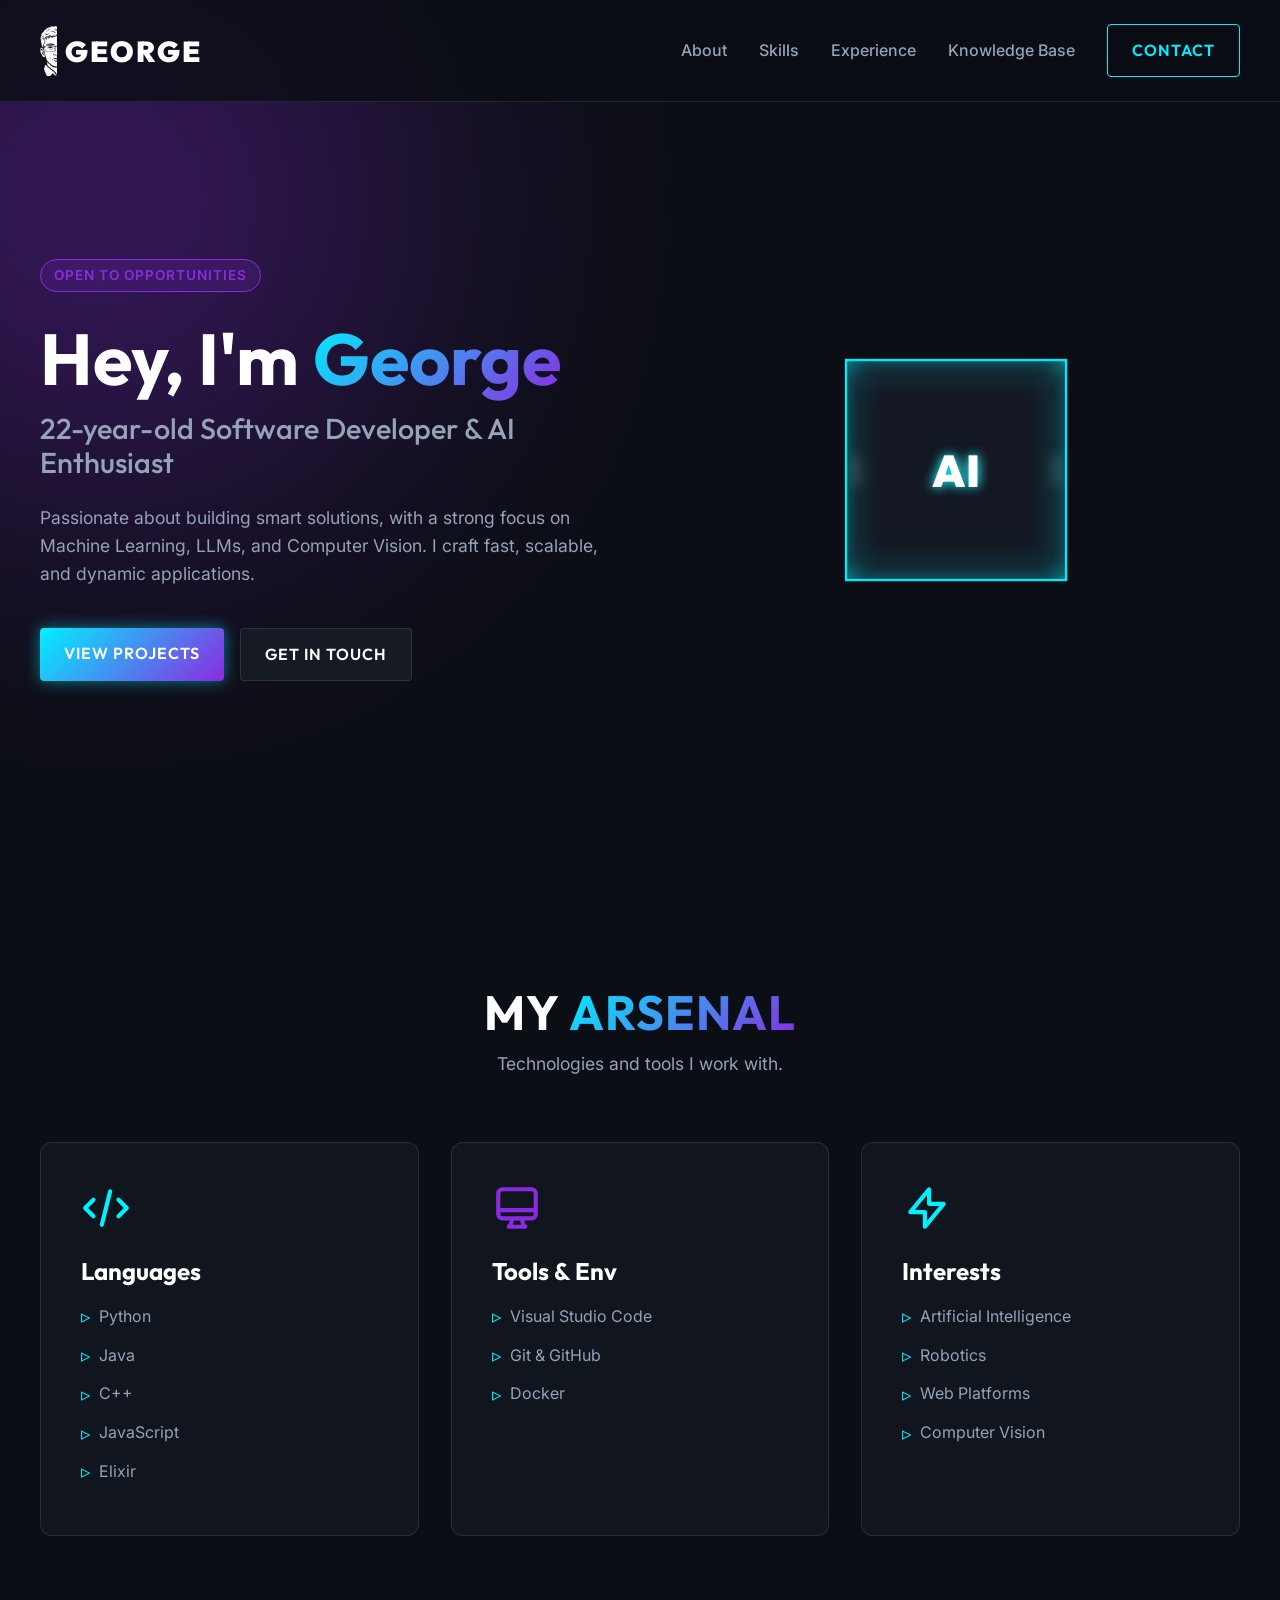
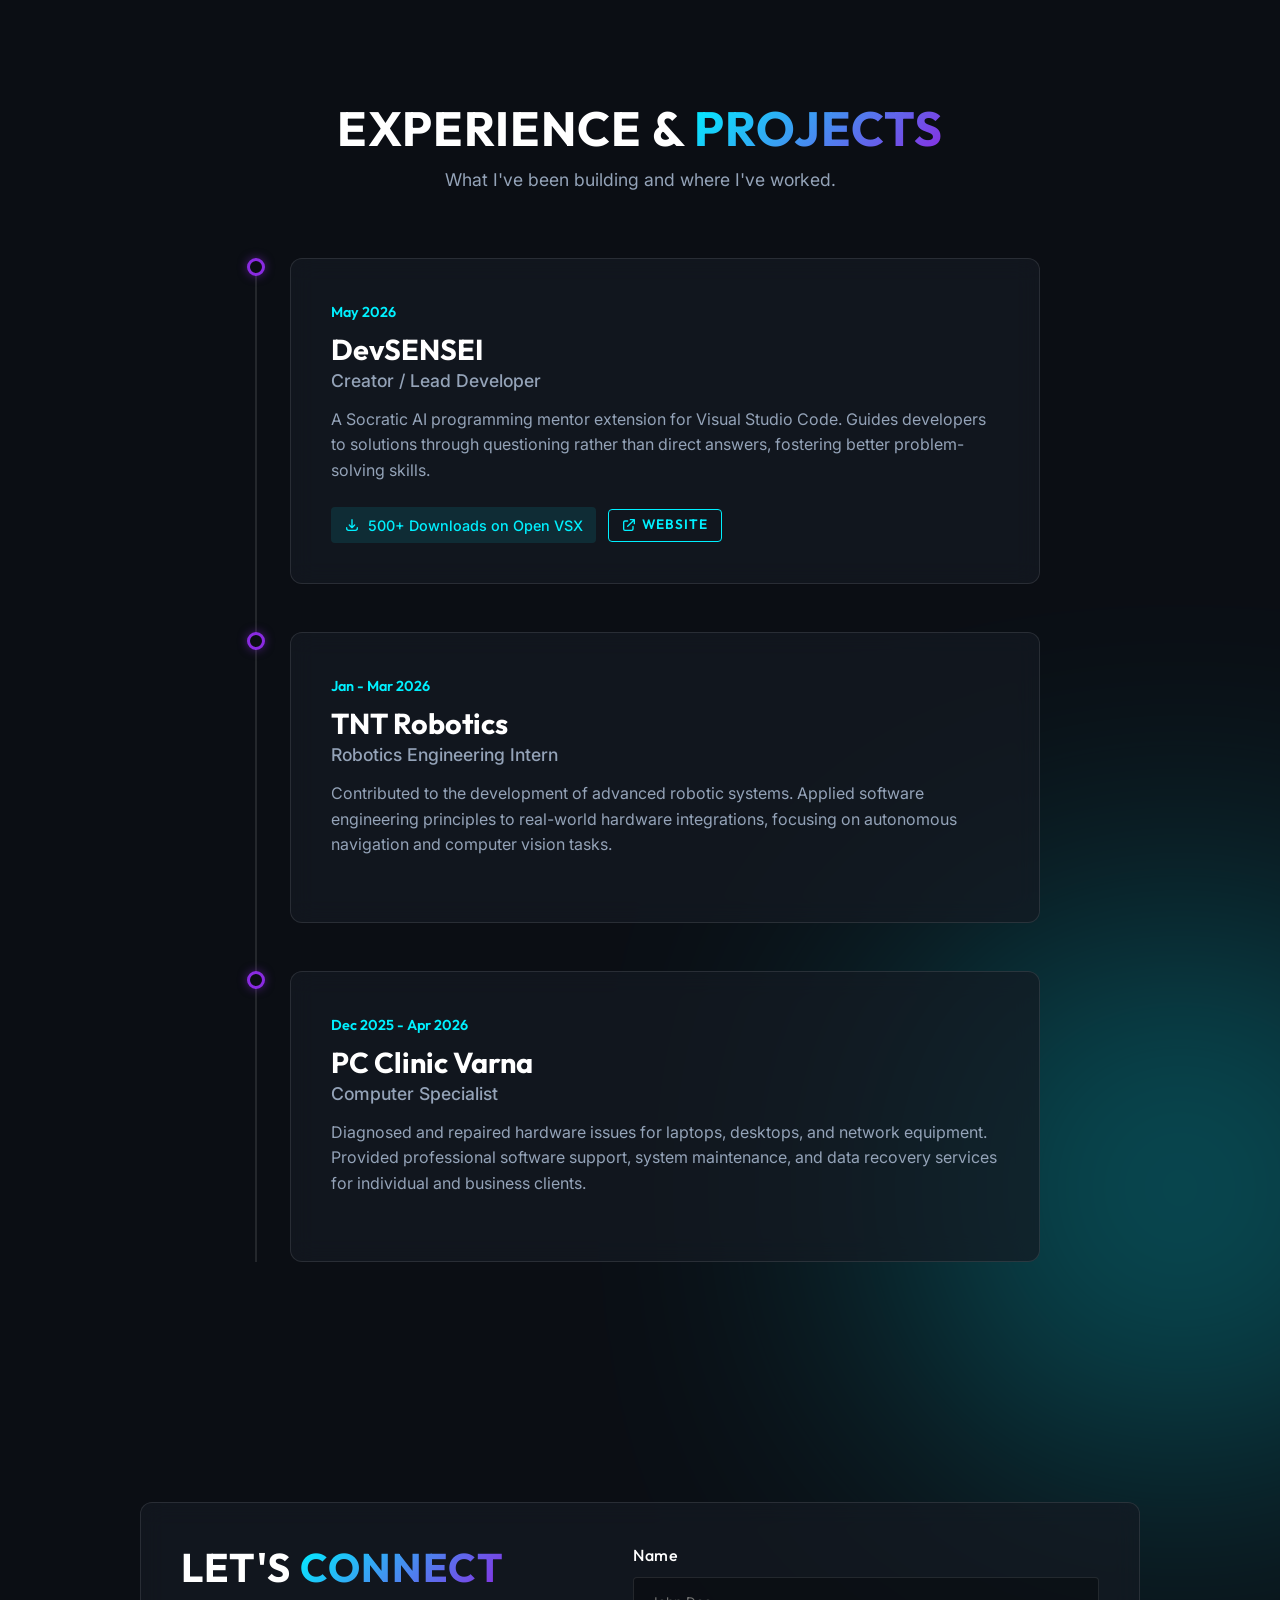
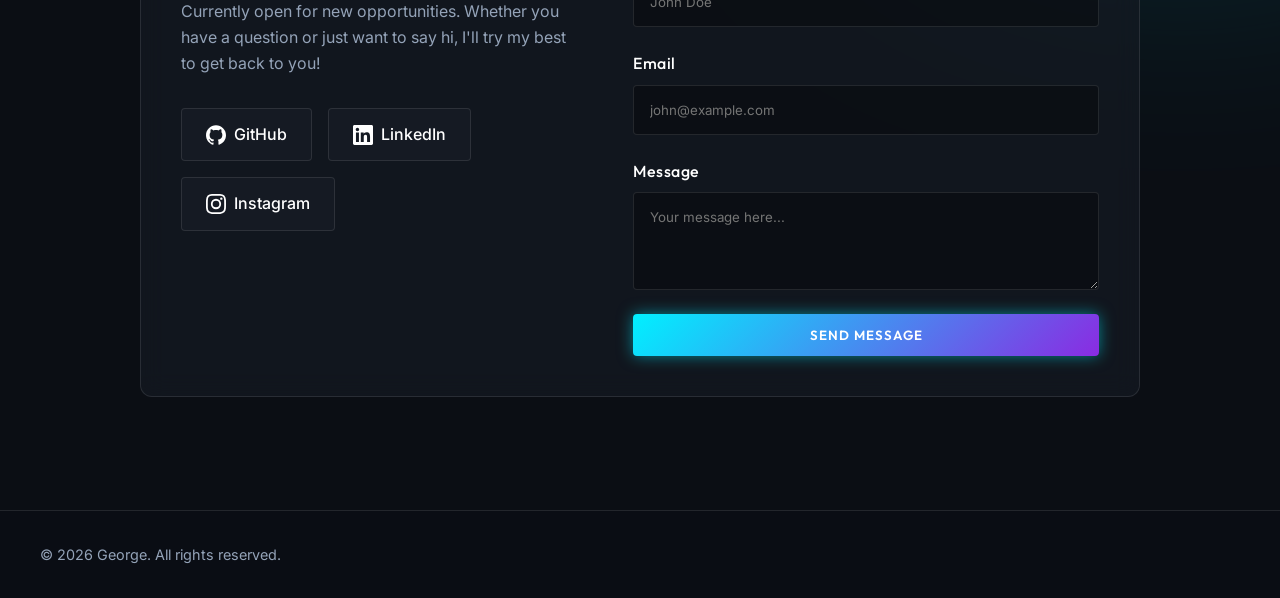
==== index.html @ 271fa35f "Add files via upload" ====
<!DOCTYPE html>
<html lang="en">
<head>
    <meta charset="UTF-8">
    <meta name="viewport" content="width=device-width, initial-scale=1.0">
    <title>George | Software Developer</title>
    <meta name="description" content="Portfolio of George, a Software Developer and AI Enthusiast focusing on ML, LLMs, and Computer Vision.">
    <!-- Google Fonts -->
    <link rel="preconnect" href="https://fonts.googleapis.com">
    <link rel="preconnect" href="https://fonts.gstatic.com" crossorigin>
    <link href="https://fonts.googleapis.com/css2?family=Inter:wght@400;500;600&family=Outfit:wght@700;800;900&display=swap" rel="stylesheet">
    <link rel="stylesheet" href="style.css">
</head>
<body>
    <!-- Background Effects -->
    <div class="bg-glow bg-glow-1"></div>
    <div class="bg-glow bg-glow-2"></div>

    <header class="navbar">
        <div class="nav-container">
            <a href="#" class="logo">
                <img src="logo.png" alt="George Logo" class="logo-img">
                <span class="logo-text">GEORGE</span>
            </a>
            <nav class="nav-links">
                <a href="#about" class="nav-link">About</a>
                <a href="#skills" class="nav-link">Skills</a>
                <a href="#experience" class="nav-link">Experience</a>
                <a href="knowledge.html" class="nav-link">Knowledge Base</a>
                <a href="#contact" class="nav-link btn-primary-outline">Contact</a>
            </nav>
            <button class="mobile-menu-btn" aria-label="Toggle menu">
                <span></span>
                <span></span>
                <span></span>
            </button>
        </div>
    </header>

    <main>
        <!-- Hero / About Me -->
        <section id="about" class="hero section reveal">
            <div class="container hero-content">
                <div class="hero-text">
                    <div class="badge">Open to Opportunities</div>
                    <h1 class="hero-title">Hey, I'm <span class="neon-text">George</span></h1>
                    <h2 class="hero-subtitle">22-year-old Software Developer & AI Enthusiast</h2>
                    <p class="hero-desc">
                        Passionate about building smart solutions, with a strong focus on Machine Learning, LLMs, and Computer Vision. I craft fast, scalable, and dynamic applications.
                    </p>
                    <div class="hero-actions">
                        <a href="#projects" class="btn-primary">View Projects</a>
                        <a href="#contact" class="btn-secondary">Get in Touch</a>
                    </div>
                </div>
                <!-- Abstract visual element mimicking clash.gg aesthetics -->
                <div class="hero-visual">
                    <div class="cube-container">
                        <div class="cube">
                            <div class="face front">AI</div>
                            <div class="face back">ML</div>
                            <div class="face right">WEB</div>
                            <div class="face left">DEV</div>
                            <div class="face top"></div>
                            <div class="face bottom"></div>
                        </div>
                    </div>
                </div>
            </div>
        </section>

        <!-- Skills -->
        <section id="skills" class="section reveal">
            <div class="container">
                <div class="section-header">
                    <h2 class="section-title">My <span class="neon-text">Arsenal</span></h2>
                    <p class="section-subtitle">Technologies and tools I work with.</p>
                </div>
                
                <div class="skills-grid">
                    <!-- Languages -->
                    <div class="skill-card glass-panel">
                        <div class="card-icon neon-cyan">
                            <svg fill="none" stroke="currentColor" viewBox="0 0 24 24" xmlns="http://www.w3.org/2000/svg"><path stroke-linecap="round" stroke-linejoin="round" stroke-width="2" d="M10 20l4-16m4 4l4 4-4 4M6 16l-4-4 4-4"></path></svg>
                        </div>
                        <h3>Languages</h3>
                        <ul class="skill-list">
                            <li>Python</li>
                            <li>Java</li>
                            <li>C++</li>
                            <li>JavaScript</li>
                            <li>Elixir</li>
                        </ul>
                    </div>

                    <!-- Tools & Environments -->
                    <div class="skill-card glass-panel">
                        <div class="card-icon neon-purple">
                            <svg fill="none" stroke="currentColor" viewBox="0 0 24 24" xmlns="http://www.w3.org/2000/svg"><path stroke-linecap="round" stroke-linejoin="round" stroke-width="2" d="M9.75 17L9 20l-1 1h8l-1-1-.75-3M3 13h18M5 17h14a2 2 0 002-2V5a2 2 0 00-2-2H5a2 2 0 00-2 2v10a2 2 0 002 2z"></path></svg>
                        </div>
                        <h3>Tools & Env</h3>
                        <ul class="skill-list">
                            <li>Visual Studio Code</li>
                            <li>Git & GitHub</li>
                            <li>Docker</li>
                        </ul>
                    </div>

                    <!-- Interests -->
                    <div class="skill-card glass-panel">
                        <div class="card-icon neon-cyan">
                            <svg fill="none" stroke="currentColor" viewBox="0 0 24 24" xmlns="http://www.w3.org/2000/svg"><path stroke-linecap="round" stroke-linejoin="round" stroke-width="2" d="M13 10V3L4 14h7v7l9-11h-7z"></path></svg>
                        </div>
                        <h3>Interests</h3>
                        <ul class="skill-list">
                            <li>Artificial Intelligence</li>
                            <li>Robotics</li>
                            <li>Web Platforms</li>
                            <li>Computer Vision</li>
                        </ul>
                    </div>
                </div>
            </div>
        </section>

        <!-- Experience & Projects -->
        <section id="experience" class="section reveal">
            <div class="container">
                <div class="section-header">
                    <h2 class="section-title">Experience & <span class="neon-text">Projects</span></h2>
                    <p class="section-subtitle">What I've been building and where I've worked.</p>
                </div>

                <div class="timeline">
                    <!-- DevSENSEI -->
                    <div class="timeline-item">
                        <div class="timeline-dot"></div>
                        <div class="timeline-content glass-panel project-card">
                            <span class="timeline-date">May 2026</span>
                            <h3 class="project-title"><a href="https://georgiaprahamov.github.io/getdevsensei/" target="_blank" rel="noopener noreferrer" style="color: var(--text-primary); text-decoration: none;">DevSENSEI</a></h3>
                            <h4 class="project-role">Creator / Lead Developer</h4>
                            <p class="project-desc">
                                A Socratic AI programming mentor extension for Visual Studio Code. Guides developers to solutions through questioning rather than direct answers, fostering better problem-solving skills.
                            </p>
                            <div class="project-stats">
                                <span class="stat-badge">
                                    <svg class="w-4 h-4" fill="none" stroke="currentColor" viewBox="0 0 24 24" xmlns="http://www.w3.org/2000/svg"><path stroke-linecap="round" stroke-linejoin="round" stroke-width="2" d="M4 16v1a3 3 0 003 3h10a3 3 0 003-3v-1m-4-4l-4 4m0 0l-4-4m4 4V4"></path></svg>
                                    500+ Downloads on Open VSX
                                </span>
                                <a href="https://georgiaprahamov.github.io/getdevsensei/" target="_blank" rel="noopener noreferrer" class="btn-primary-outline" style="padding: 0.3rem 0.8rem; font-size: 0.85rem; display: inline-flex; align-items: center; gap: 0.3rem; margin-left: 0.5rem;">
                                    <svg class="w-4 h-4" fill="none" stroke="currentColor" viewBox="0 0 24 24" xmlns="http://www.w3.org/2000/svg"><path stroke-linecap="round" stroke-linejoin="round" stroke-width="2" d="M10 6H6a2 2 0 00-2 2v10a2 2 0 002 2h10a2 2 0 002-2v-4M14 4h6m0 0v6m0-6L10 14"></path></svg>
                                    Website
                                </a>
                            </div>
                        </div>
                    </div>

                    <!-- TNT Robotics -->
                    <div class="timeline-item">
                        <div class="timeline-dot"></div>
                        <div class="timeline-content glass-panel experience-card">
                            <span class="timeline-date">Jan - Mar 2026</span>
                            <h3 class="project-title">TNT Robotics</h3>
                            <h4 class="project-role">Robotics Engineering Intern</h4>
                            <p class="project-desc">
                                Contributed to the development of advanced robotic systems. Applied software engineering principles to real-world hardware integrations, focusing on autonomous navigation and computer vision tasks.
                            </p>
                        </div>
                    </div>

                    <!-- PC Clinic Varna -->
                    <div class="timeline-item">
                        <div class="timeline-dot"></div>
                        <div class="timeline-content glass-panel experience-card">
                            <span class="timeline-date">Dec 2025 - Apr 2026</span>
                            <h3 class="project-title">PC Clinic Varna</h3>
                            <h4 class="project-role">Computer Specialist</h4>
                            <p class="project-desc">
                                Diagnosed and repaired hardware issues for laptops, desktops, and network equipment. Provided professional software support, system maintenance, and data recovery services for individual and business clients.
                            </p>
                        </div>
                    </div>
                </div>
            </div>
        </section>

        <!-- Contact -->
        <section id="contact" class="section reveal">
            <div class="container">
                <div class="contact-wrapper glass-panel">
                    <div class="contact-info">
                        <h2 class="section-title">Let's <span class="neon-text">Connect</span></h2>
                        <p class="contact-desc">
                            Currently open for new opportunities. Whether you have a question or just want to say hi, I'll try my best to get back to you!
                        </p>
                        <div class="social-links">
                            <a href="https://github.com/georgiaprahamov" target="_blank" rel="noopener noreferrer" class="social-btn" aria-label="GitHub">
                                <svg fill="currentColor" viewBox="0 0 24 24" xmlns="http://www.w3.org/2000/svg"><path d="M12 .297c-6.63 0-12 5.373-12 12 0 5.303 3.438 9.8 8.205 11.385.6.113.82-.258.82-.577 0-.285-.01-1.04-.015-2.04-3.338.724-4.042-1.61-4.042-1.61C4.422 18.07 3.633 17.7 3.633 17.7c-1.087-.744.084-.729.084-.729 1.205.084 1.838 1.236 1.838 1.236 1.07 1.835 2.809 1.305 3.495.998.108-.776.417-1.305.76-1.605-2.665-.3-5.466-1.332-5.466-5.93 0-1.31.465-2.38 1.235-3.22-.135-.303-.54-1.523.105-3.176 0 0 1.005-.322 3.3 1.23.96-.267 1.98-.399 3-.405 1.02.006 2.04.138 3 .405 2.28-1.552 3.285-1.23 3.285-1.23.645 1.653.24 2.873.12 3.176.765.84 1.23 1.91 1.23 3.22 0 4.61-2.805 5.625-5.475 5.92.42.36.81 1.096.81 2.22 0 1.606-.015 2.896-.015 3.286 0 .315.21.69.825.57C20.565 22.092 24 17.592 24 12.297c0-6.627-5.373-12-12-12"/></svg>
                                GitHub
                            </a>
                            <a href="https://www.linkedin.com/in/george-aprahamov-7166a31a6/" target="_blank" rel="noopener noreferrer" class="social-btn" aria-label="LinkedIn">
                                <svg fill="currentColor" viewBox="0 0 24 24" xmlns="http://www.w3.org/2000/svg"><path d="M20.447 20.452h-3.554v-5.569c0-1.328-.027-3.037-1.852-3.037-1.853 0-2.136 1.445-2.136 2.939v5.667H9.351V9h3.414v1.561h.046c.477-.9 1.637-1.85 3.37-1.85 3.601 0 4.267 2.37 4.267 5.455v6.286zM5.337 7.433c-1.144 0-2.063-.926-2.063-2.065 0-1.138.92-2.063 2.063-2.063 1.14 0 2.064.925 2.064 2.063 0 1.139-.925 2.065-2.064 2.065zm1.782 13.019H3.555V9h3.564v11.452zM22.225 0H1.771C.792 0 0 .774 0 1.729v20.542C0 23.227.792 24 1.771 24h20.451C23.2 24 24 23.227 24 22.271V1.729C24 .774 23.2 0 22.222 0h.003z"/></svg>
                                LinkedIn
                            </a>
                            <a href="https://www.instagram.com/g.aprhmv/" target="_blank" rel="noopener noreferrer" class="social-btn" aria-label="Instagram">
                                <svg fill="currentColor" viewBox="0 0 24 24" xmlns="http://www.w3.org/2000/svg"><path d="M12 2.163c3.204 0 3.584.012 4.85.07 3.252.148 4.771 1.691 4.919 4.919.058 1.265.069 1.645.069 4.849 0 3.205-.012 3.584-.069 4.849-.149 3.225-1.664 4.771-4.919 4.919-1.266.058-1.644.07-4.85.07-3.204 0-3.584-.012-4.849-.07-3.26-.149-4.771-1.699-4.919-4.92-.058-1.265-.07-1.644-.07-4.849 0-3.204.013-3.583.07-4.849.149-3.227 1.664-4.771 4.919-4.919 1.266-.057 1.645-.069 4.849-.069zM12 0C8.741 0 8.333.014 7.053.072 2.695.272.273 2.69.073 7.052.014 8.333 0 8.741 0 12c0 3.259.014 3.668.072 4.948.2 4.358 2.618 6.78 6.98 6.98C8.333 23.986 8.741 24 12 24c3.259 0 3.668-.014 4.948-.072 4.354-.2 6.782-2.618 6.979-6.98.059-1.28.073-1.689.073-4.948 0-3.259-.014-3.667-.072-4.947-.196-4.354-2.617-6.78-6.979-6.98C15.668.014 15.259 0 12 0zm0 5.838a6.162 6.162 0 100 12.324 6.162 6.162 0 000-12.324zM12 16a4 4 0 110-8 4 4 0 010 8zm6.406-11.845a1.44 1.44 0 100 2.881 1.44 1.44 0 000-2.881z"/></svg>
                                Instagram
                            </a>
                        </div>
                    </div>
                    
                    <form id="contact-form" class="contact-form">
                        <div class="form-group">
                            <label for="name">Name</label>
                            <input type="text" id="name" name="name" required placeholder="John Doe">
                        </div>
                        <div class="form-group">
                            <label for="email">Email</label>
                            <input type="email" id="email" name="email" required placeholder="john@example.com">
                        </div>
                        <div class="form-group">
                            <label for="message">Message</label>
                            <textarea id="message" name="message" rows="4" required placeholder="Your message here..."></textarea>
                        </div>
                        <button type="submit" class="btn-primary w-full">Send Message</button>
                    </form>
                </div>
            </div>
        </section>
    </main>

    <footer>
        <div class="container footer-content">
            <p>&copy; 2026 George. All rights reserved.</p>
    </footer>

    <script src="main.js"></script>
</body>
</html>
---- style.css ----
:root {
    /* Color Palette */
    --bg-dark: #0b0e14;
    --bg-panel: #151a23;
    --bg-glass: rgba(21, 26, 35, 0.7);
    --border-glass: rgba(255, 255, 255, 0.1);
    
    --text-primary: #ffffff;
    --text-secondary: #94a3b8;
    
    --neon-cyan: #00f0ff;
    --neon-cyan-glow: rgba(0, 240, 255, 0.5);
    
    --neon-purple: #8a2be2;
    --neon-purple-glow: rgba(138, 43, 226, 0.5);
    
    --gradient-glow: linear-gradient(135deg, var(--neon-cyan), var(--neon-purple));

    /* Typography */
    --font-heading: 'Outfit', sans-serif;
    --font-body: 'Inter', sans-serif;
    
    /* Spacing & Layout */
    --container-width: 1200px;
    --section-pad: 5rem 2rem;
    
    /* Animation */
    --transition: all 0.3s cubic-bezier(0.25, 0.8, 0.25, 1);
}

/* Base Styles */
* {
    margin: 0;
    padding: 0;
    box-sizing: border-box;
}

html {
    scroll-behavior: smooth;
    scroll-padding-top: 80px;
}

body {
    background-color: var(--bg-dark);
    color: var(--text-primary);
    font-family: var(--font-body);
    line-height: 1.6;
    overflow-x: hidden;
    position: relative;
}

/* Background Effects */
.bg-glow {
    position: absolute;
    border-radius: 50%;
    filter: blur(150px);
    z-index: -1;
    opacity: 0.4;
    animation: floatGlow 10s infinite alternate ease-in-out;
}

.bg-glow-1 {
    width: 600px;
    height: 600px;
    background: var(--neon-purple);
    top: -100px;
    left: -200px;
}

.bg-glow-2 {
    width: 500px;
    height: 500px;
    background: var(--neon-cyan);
    bottom: 20%;
    right: -150px;
    animation-delay: -5s;
}

@keyframes floatGlow {
    0% { transform: translate(0, 0) scale(1); }
    100% { transform: translate(50px, 50px) scale(1.1); }
}

/* Layout Utilities */
.container {
    max-width: var(--container-width);
    margin: 0 auto;
    width: 100%;
}

.section {
    padding: var(--section-pad);
    min-height: 80vh;
    display: flex;
    align-items: center;
}

/* Typography */
h1, h2, h3, h4, h5, h6 {
    font-family: var(--font-heading);
    line-height: 1.2;
}

.neon-text {
    background: var(--gradient-glow);
    -webkit-background-clip: text;
    -webkit-text-fill-color: transparent;
    background-clip: text;
    display: inline-block;
}

.section-title {
    font-size: 3rem;
    margin-bottom: 0.5rem;
    text-transform: uppercase;
    letter-spacing: 1px;
}

.section-subtitle {
    color: var(--text-secondary);
    font-size: 1.1rem;
    margin-bottom: 3rem;
}

.section-header {
    text-align: center;
    margin-bottom: 4rem;
}

/* Navigation */
.navbar {
    position: fixed;
    top: 0;
    left: 0;
    width: 100%;
    padding: 1.5rem 2rem;
    background: rgba(11, 14, 20, 0.8);
    backdrop-filter: blur(10px);
    z-index: 1000;
    border-bottom: 1px solid var(--border-glass);
    transition: var(--transition);
}

.navbar.scrolled {
    padding: 1rem 2rem;
    box-shadow: 0 4px 30px rgba(0, 0, 0, 0.5);
}

.nav-container {
    max-width: var(--container-width);
    margin: 0 auto;
    display: flex;
    justify-content: space-between;
    align-items: center;
}

.logo {
    display: flex;
    align-items: center;
    gap: 0.5rem;
    text-decoration: none;
}

.logo-img {
    height: 50px;
    width: auto;
    display: block;
}

.logo-text {
    font-family: var(--font-heading);
    font-size: 1.8rem;
    font-weight: 900;
    color: var(--text-primary);
    letter-spacing: 2px;
    text-transform: uppercase;
}

.nav-links {
    display: flex;
    gap: 2rem;
    align-items: center;
}

.nav-link {
    color: var(--text-secondary);
    text-decoration: none;
    font-weight: 500;
    transition: var(--transition);
    position: relative;
}

.nav-link:hover {
    color: var(--text-primary);
}

.nav-link:not(.btn-primary-outline)::after {
    content: '';
    position: absolute;
    bottom: -5px;
    left: 0;
    width: 0;
    height: 2px;
    background: var(--neon-cyan);
    transition: var(--transition);
}

.nav-link:hover::after {
    width: 100%;
}

.mobile-menu-btn {
    display: none;
    background: none;
    border: none;
    cursor: pointer;
    z-index: 1001;
}

.mobile-menu-btn span {
    display: block;
    width: 25px;
    height: 3px;
    background: var(--text-primary);
    margin: 5px 0;
    transition: var(--transition);
}

/* Buttons */
.btn-primary, .btn-secondary, .btn-primary-outline {
    display: inline-block;
    padding: 0.8rem 1.5rem;
    border-radius: 4px;
    font-weight: 600;
    font-family: var(--font-heading);
    text-decoration: none;
    text-transform: uppercase;
    letter-spacing: 1px;
    transition: var(--transition);
    cursor: pointer;
    border: none;
}

.btn-primary {
    background: var(--gradient-glow);
    color: #fff;
    box-shadow: 0 0 15px var(--neon-cyan-glow);
}

.btn-primary:hover {
    transform: translateY(-2px);
    box-shadow: 0 0 25px var(--neon-cyan-glow), 0 0 15px var(--neon-purple-glow);
}

.btn-primary-outline {
    background: transparent;
    border: 1px solid var(--neon-cyan);
    color: var(--neon-cyan);
}

.btn-primary-outline:hover {
    background: rgba(0, 240, 255, 0.1);
    box-shadow: inset 0 0 10px var(--neon-cyan-glow);
}

.btn-secondary {
    background: var(--bg-panel);
    color: var(--text-primary);
    border: 1px solid var(--border-glass);
}

.btn-secondary:hover {
    background: rgba(255, 255, 255, 0.1);
    border-color: rgba(255, 255, 255, 0.3);
}

/* Hero Section */
.hero {
    padding-top: 120px;
    min-height: 100vh;
}

.hero-content {
    display: flex;
    align-items: center;
    justify-content: space-between;
    gap: 4rem;
}

.hero-text {
    flex: 1;
}

.badge {
    display: inline-block;
    padding: 0.3rem 0.8rem;
    background: rgba(138, 43, 226, 0.15);
    border: 1px solid var(--neon-purple);
    color: var(--neon-purple);
    border-radius: 20px;
    font-size: 0.85rem;
    font-weight: 600;
    text-transform: uppercase;
    margin-bottom: 1.5rem;
    letter-spacing: 1px;
}

.hero-title {
    font-size: 4.5rem;
    margin-bottom: 0.5rem;
}

.hero-subtitle {
    font-size: 1.8rem;
    color: var(--text-secondary);
    margin-bottom: 1.5rem;
    font-weight: 500;
}

.hero-desc {
    font-size: 1.1rem;
    color: var(--text-secondary);
    margin-bottom: 2.5rem;
    max-width: 600px;
}

.hero-actions {
    display: flex;
    gap: 1rem;
}

.hero-visual {
    flex: 1;
    display: flex;
    justify-content: center;
    align-items: center;
    perspective: 1000px;
}

/* 3D Cube Animation */
.cube-container {
    width: 200px;
    height: 200px;
    transform-style: preserve-3d;
    animation: rotateCube 15s infinite linear;
}

.cube {
    width: 100%;
    height: 100%;
    position: relative;
    transform-style: preserve-3d;
}

.face {
    position: absolute;
    width: 200px;
    height: 200px;
    background: rgba(21, 26, 35, 0.8);
    border: 2px solid var(--neon-cyan);
    box-shadow: inset 0 0 20px var(--neon-cyan-glow);
    display: flex;
    align-items: center;
    justify-content: center;
    font-family: var(--font-heading);
    font-size: 2.5rem;
    font-weight: 900;
    color: var(--text-primary);
    text-shadow: 0 0 10px var(--neon-cyan);
    backdrop-filter: blur(5px);
}

.face.front  { transform: rotateY(0deg) translateZ(100px); }
.face.right  { transform: rotateY(90deg) translateZ(100px); }
.face.back   { transform: rotateY(180deg) translateZ(100px); }
.face.left   { transform: rotateY(-90deg) translateZ(100px); }
.face.top    { transform: rotateX(90deg) translateZ(100px); }
.face.bottom { transform: rotateX(-90deg) translateZ(100px); }

@keyframes rotateCube {
    0% { transform: rotateX(0deg) rotateY(0deg); }
    100% { transform: rotateX(360deg) rotateY(360deg); }
}

/* Glass Panels (Common) */
.glass-panel {
    background: var(--bg-glass);
    backdrop-filter: blur(12px);
    border: 1px solid var(--border-glass);
    border-radius: 12px;
    padding: 2.5rem;
    transition: var(--transition);
}

.glass-panel:hover {
    transform: translateY(-5px);
    border-color: rgba(255, 255, 255, 0.2);
    box-shadow: 0 10px 30px rgba(0, 0, 0, 0.3);
}

/* Skills Section */
.skills-grid {
    display: grid;
    grid-template-columns: repeat(auto-fit, minmax(300px, 1fr));
    gap: 2rem;
}

.skill-card {
    position: relative;
    overflow: hidden;
}

.skill-card::before {
    content: '';
    position: absolute;
    top: 0;
    left: 0;
    width: 100%;
    height: 3px;
    background: var(--gradient-glow);
    transform: scaleX(0);
    transform-origin: left;
    transition: var(--transition);
}

.skill-card:hover::before {
    transform: scaleX(1);
}

.card-icon {
    width: 50px;
    height: 50px;
    margin-bottom: 1.5rem;
}

.neon-cyan { color: var(--neon-cyan); }
.neon-purple { color: var(--neon-purple); }

.skill-card h3 {
    font-size: 1.5rem;
    margin-bottom: 1rem;
}

.skill-list {
    list-style: none;
}

.skill-list li {
    margin-bottom: 0.5rem;
    color: var(--text-secondary);
    display: flex;
    align-items: center;
}

.skill-list li::before {
    content: '▹';
    color: var(--neon-cyan);
    margin-right: 0.5rem;
    font-size: 1.2rem;
}

/* Experience Timeline */
.timeline {
    position: relative;
    max-width: 800px;
    margin: 0 auto;
}

.timeline::before {
    content: '';
    position: absolute;
    top: 0;
    left: 15px;
    height: 100%;
    width: 2px;
    background: rgba(255, 255, 255, 0.1);
}

.timeline-item {
    position: relative;
    padding-left: 50px;
    margin-bottom: 3rem;
}

.timeline-dot {
    position: absolute;
    top: 0;
    left: 7px;
    width: 18px;
    height: 18px;
    border-radius: 50%;
    background: var(--bg-dark);
    border: 3px solid var(--neon-purple);
    box-shadow: 0 0 10px var(--neon-purple-glow);
    z-index: 1;
}

.project-card, .experience-card {
    position: relative;
}

.timeline-date {
    display: inline-block;
    color: var(--neon-cyan);
    font-family: var(--font-heading);
    font-weight: 600;
    font-size: 0.9rem;
    margin-bottom: 0.5rem;
}

.project-title {
    font-size: 1.8rem;
    margin-bottom: 0.2rem;
}

.project-role {
    font-family: var(--font-body);
    font-size: 1.1rem;
    color: var(--text-secondary);
    margin-bottom: 1rem;
    font-weight: 500;
}

.project-desc {
    color: var(--text-secondary);
    margin-bottom: 1.5rem;
}

.stat-badge {
    display: inline-flex;
    align-items: center;
    gap: 0.5rem;
    padding: 0.4rem 0.8rem;
    background: rgba(0, 240, 255, 0.1);
    color: var(--neon-cyan);
    border-radius: 4px;
    font-size: 0.9rem;
    font-weight: 500;
}

.w-4 { width: 1rem; }
.h-4 { height: 1rem; }

/* Contact Section */
.contact-wrapper {
    display: grid;
    grid-template-columns: 1fr 1.2fr;
    gap: 4rem;
    max-width: 1000px;
    margin: 0 auto;
}

.contact-info .section-title {
    font-size: 2.5rem;
}

.contact-desc {
    color: var(--text-secondary);
    margin-bottom: 2rem;
}

.social-links {
    display: flex;
    flex-wrap: wrap;
    gap: 1rem;
}

.social-btn {
    display: flex;
    align-items: center;
    gap: 0.5rem;
    padding: 0.8rem 1.5rem;
    background: var(--bg-panel);
    border: 1px solid var(--border-glass);
    border-radius: 4px;
    color: var(--text-primary);
    text-decoration: none;
    font-weight: 500;
    transition: var(--transition);
}

.social-btn svg {
    width: 20px;
    height: 20px;
}

.social-btn:hover {
    background: rgba(138, 43, 226, 0.1);
    border-color: var(--neon-purple);
    color: var(--neon-purple);
    box-shadow: 0 0 15px var(--neon-purple-glow);
}

.contact-form {
    display: flex;
    flex-direction: column;
    gap: 1.5rem;
}

.form-group {
    display: flex;
    flex-direction: column;
    gap: 0.5rem;
}

.form-group label {
    font-family: var(--font-heading);
    font-weight: 500;
    letter-spacing: 0.5px;
}

.form-group input,
.form-group textarea {
    width: 100%;
    padding: 1rem;
    background: rgba(0, 0, 0, 0.3);
    border: 1px solid var(--border-glass);
    border-radius: 4px;
    color: var(--text-primary);
    font-family: var(--font-body);
    transition: var(--transition);
}

.form-group input:focus,
.form-group textarea:focus {
    outline: none;
    border-color: var(--neon-cyan);
    box-shadow: 0 0 10px var(--neon-cyan-glow);
}

.w-full { width: 100%; }

/* Footer */
footer {
    padding: 2rem 0;
    border-top: 1px solid var(--border-glass);
    background: rgba(11, 14, 20, 0.9);
}

.footer-content {
    display: flex;
    justify-content: space-between;
    align-items: center;
    color: var(--text-secondary);
    font-size: 0.9rem;
}

/* Animations */
.reveal {
    opacity: 0;
    transform: translateY(30px);
    transition: all 0.8s ease-out;
}

.reveal.active {
    opacity: 1;
    transform: translateY(0);
}

/* Responsive Design */
@media (max-width: 992px) {
    .hero-content {
        flex-direction: column;
        text-align: center;
    }
    
    .hero-actions {
        justify-content: center;
    }
    
    .hero-title { font-size: 3.5rem; }
    .hero-subtitle { font-size: 1.5rem; }
    
    .contact-wrapper {
        grid-template-columns: 1fr;
        gap: 2rem;
    }
}

@media (max-width: 768px) {
    .nav-links {
        position: fixed;
        top: 80px;
        left: -100%;
        width: 100%;
        height: calc(100vh - 80px);
        background: var(--bg-dark);
        flex-direction: column;
        justify-content: center;
        transition: 0.3s ease-in-out;
    }

    .nav-links.active {
        left: 0;
    }

    .mobile-menu-btn {
        display: block;
    }

    .hero-title { font-size: 2.8rem; }
    .section-title { font-size: 2.2rem; }
    
    .footer-content {
        flex-direction: column;
        gap: 1rem;
        text-align: center;
    }
}
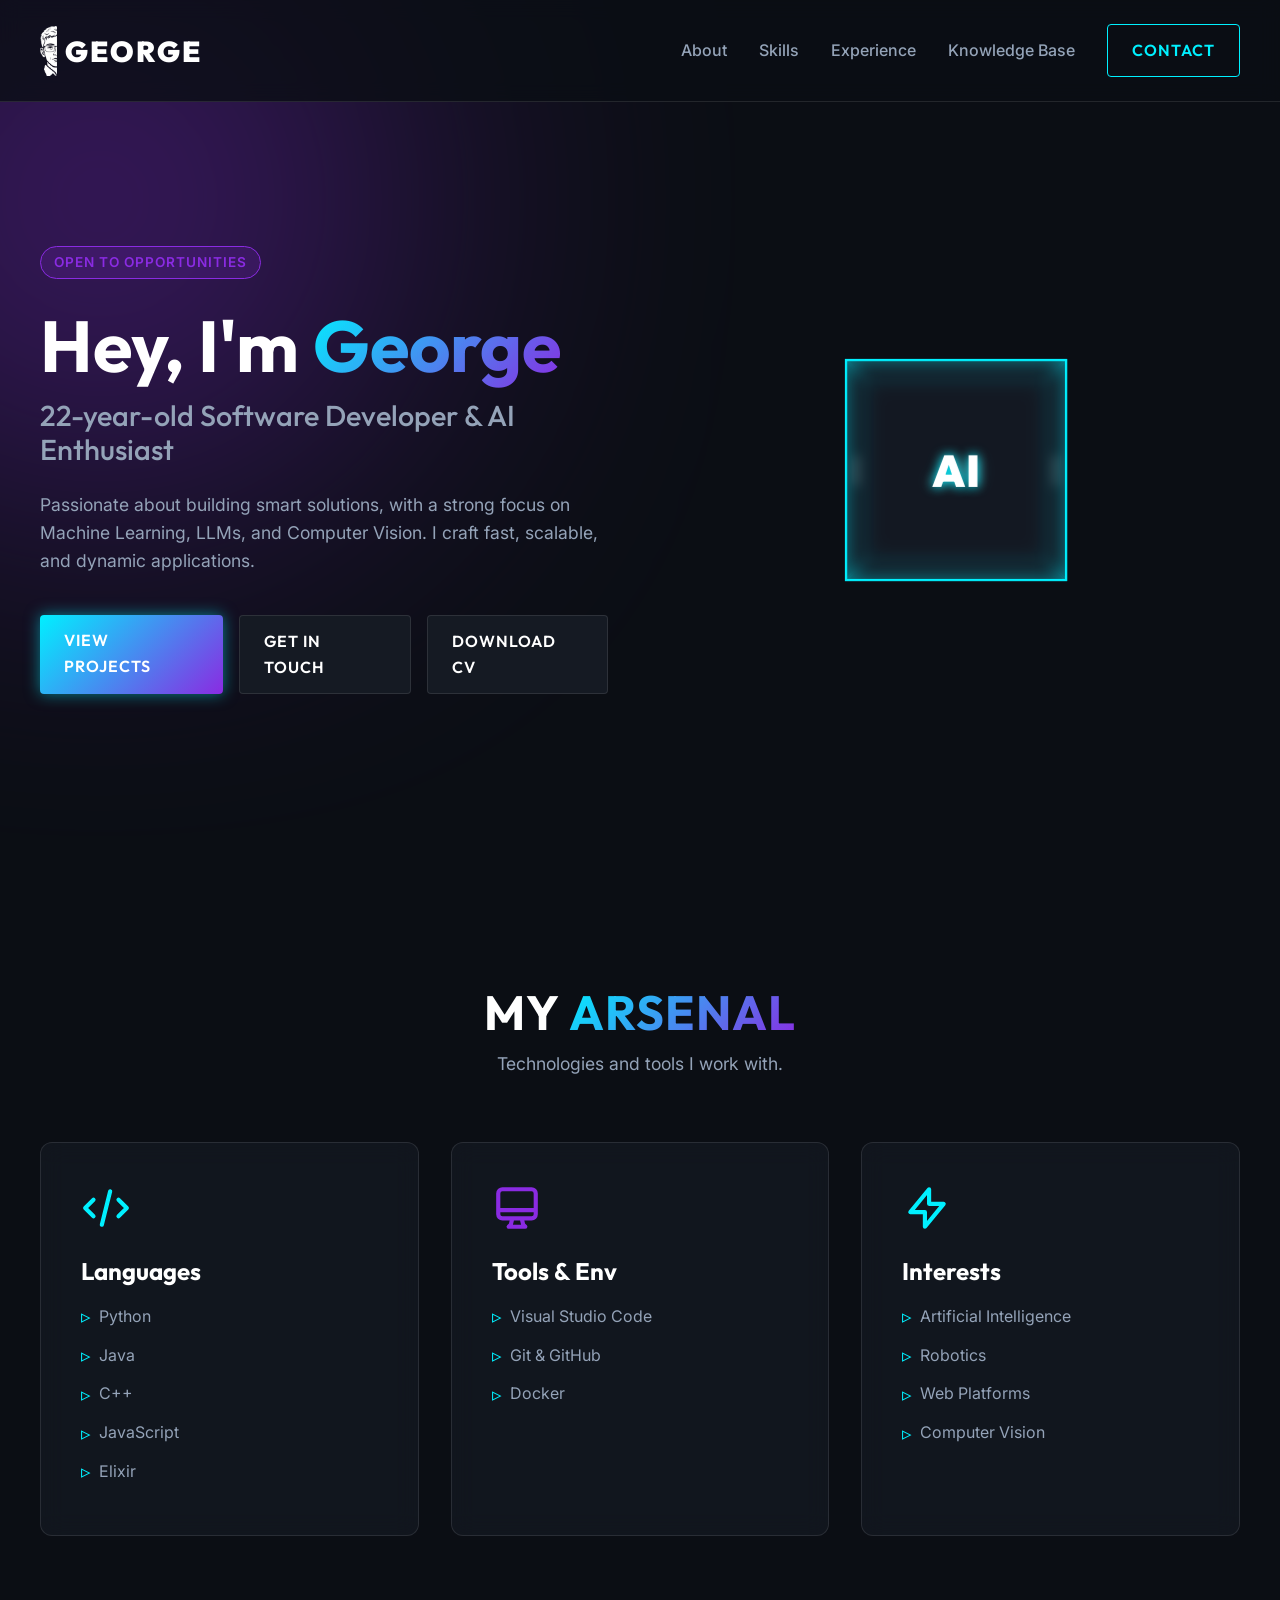
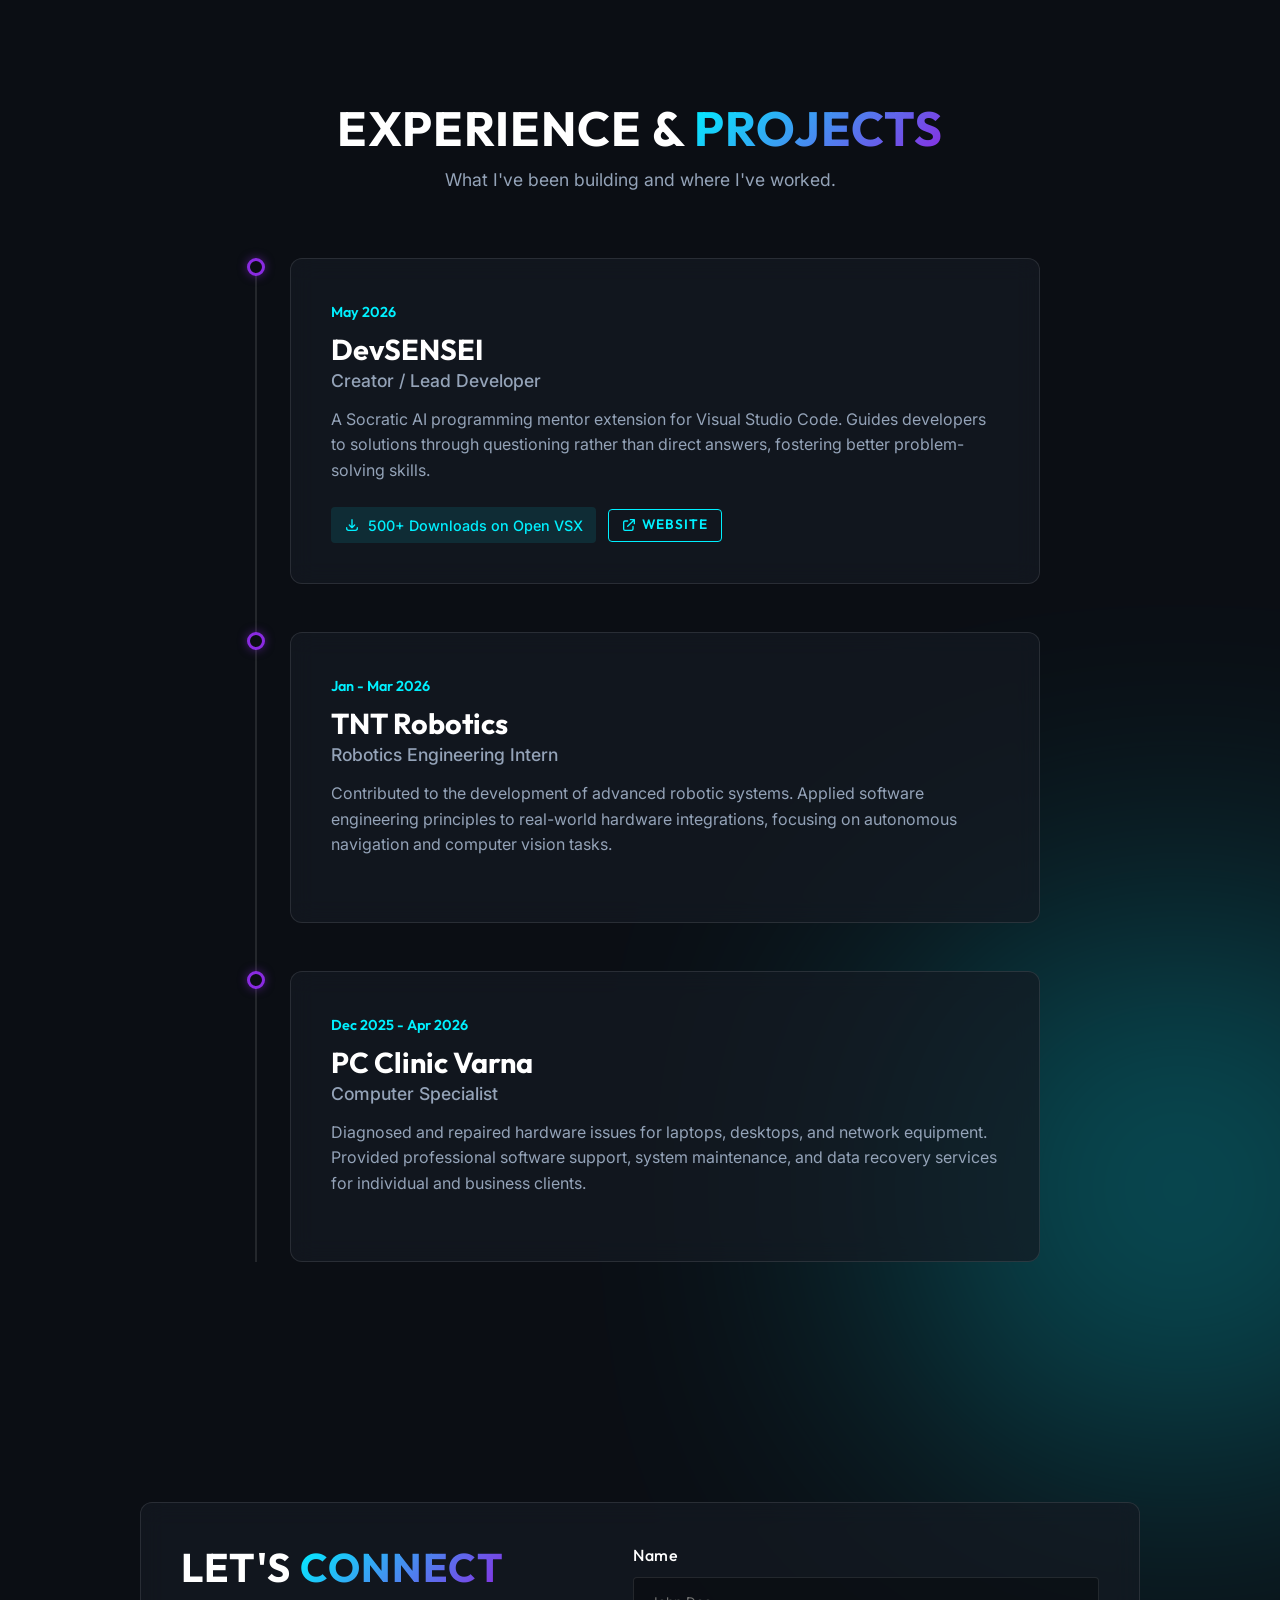
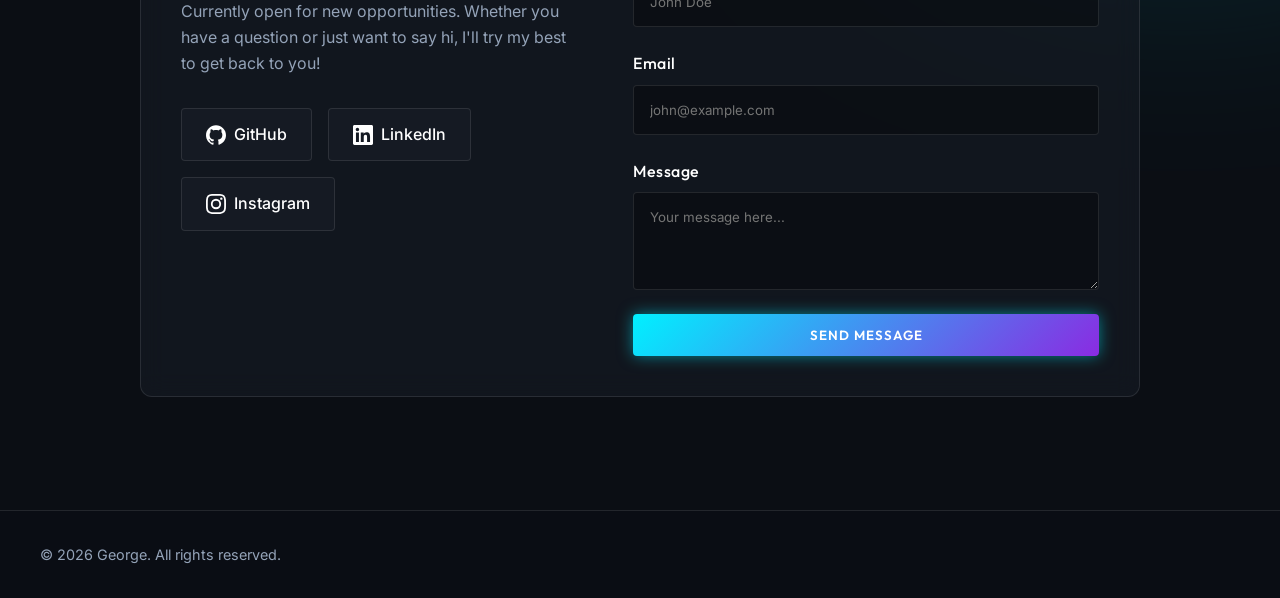
==== commit 1db60929: "Add files via upload" ====
--- a/index.html
+++ b/index.html
@@ -4,7 +4,7 @@
     <meta charset="UTF-8">
     <meta name="viewport" content="width=device-width, initial-scale=1.0">
     <title>George | Software Developer</title>
-    <meta name="description" content="Portfolio of George, a Software Developer and AI Enthusiast focusing on ML, LLMs, and Computer Vision.">
+    <meta name="description" content="Portfolio of George Aprahamov (Георги Апрахамов), a Software Developer and AI Enthusiast focusing on ML, LLMs, and Computer Vision.">
     <!-- Google Fonts -->
     <link rel="preconnect" href="https://fonts.googleapis.com">
     <link rel="preconnect" href="https://fonts.gstatic.com" crossorigin>
@@ -51,6 +51,7 @@
                     <div class="hero-actions">
                         <a href="#projects" class="btn-primary">View Projects</a>
                         <a href="#contact" class="btn-secondary">Get in Touch</a>
+                        <a href="GeorgiCV.pdf" class="btn-secondary" download>Download CV</a>
                     </div>
                 </div>
                 <!-- Abstract visual element mimicking clash.gg aesthetics -->
